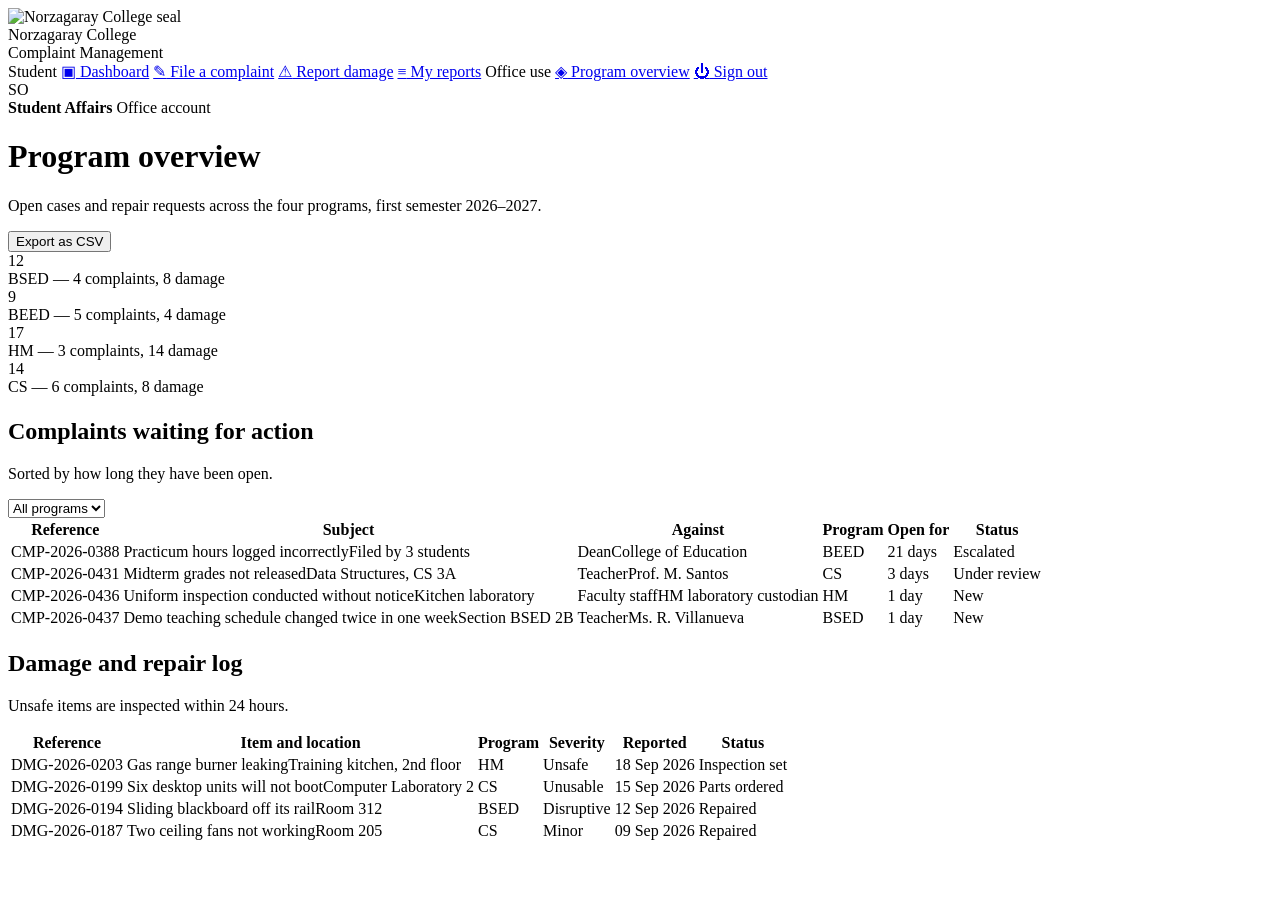
==== admin.html @ 949027fa "Add files via upload" ====
<!DOCTYPE html>
<html lang="en">
<head>
<meta charset="UTF-8">
<meta name="viewport" content="width=device-width, initial-scale=1">
<title>Program overview — Student Complaint Management System</title>
<link rel="icon" href="assets/logo.png">
<link rel="stylesheet" href="css/style.css">
</head>
<body>
<div class="campus-bg"></div>

<div class="shell">

  <aside class="rail">
    <div class="rail-brand">
      <img src="assets/logo.png" alt="Norzagaray College seal">
      <div>
        <div class="brand-name">Norzagaray College</div>
        <div class="brand-sub">Complaint Management</div>
      </div>
    </div>

    <nav class="nav">
      <span class="nav-label">Student</span>
      <a href="dashboard.html"><span class="ico">▣</span> Dashboard</a>
      <a href="complaint.html"><span class="ico">✎</span> File a complaint</a>
      <a href="damage.html"><span class="ico">⚠</span> Report damage</a>
      <a href="reports.html"><span class="ico">≡</span> My reports</a>
      <span class="nav-label">Office use</span>
      <a href="admin.html" class="on"><span class="ico">◈</span> Program overview</a>
      <a href="index.html"><span class="ico">⏻</span> Sign out</a>
    </nav>

    <div class="rail-user">
      <div class="avatar">SO</div>
      <div>
        <b>Student Affairs</b>
        <span>Office account</span>
      </div>
    </div>
  </aside>

  <main class="main">

    <div class="topbar">
      <div>
        <h1>Program overview</h1>
        <p>Open cases and repair requests across the four programs, first semester 2026–2027.</p>
      </div>
      <div class="topbar-actions">
        <button class="btn btn-soft" type="button">Export as CSV</button>
      </div>
    </div>

    <div class="grid g-4">
      <div class="stat">
        <div class="n">12</div>
        <div class="k">BSED — 4 complaints, 8 damage</div>
        <div class="bar"><i style="width:40%"></i></div>
      </div>
      <div class="stat">
        <div class="n">9</div>
        <div class="k">BEED — 5 complaints, 4 damage</div>
        <div class="bar"><i style="width:30%"></i></div>
      </div>
      <div class="stat">
        <div class="n">17</div>
        <div class="k">HM — 3 complaints, 14 damage</div>
        <div class="bar"><i class="gold" style="width:58%"></i></div>
      </div>
      <div class="stat">
        <div class="n">14</div>
        <div class="k">CS — 6 complaints, 8 damage</div>
        <div class="bar"><i style="width:47%"></i></div>
      </div>
    </div>

    <div class="card" style="margin-top:22px">
      <div class="card-head">
        <div>
          <h2>Complaints waiting for action</h2>
          <p>Sorted by how long they have been open.</p>
        </div>
        <label class="field" style="margin:0; min-width:180px">
          <select>
            <option>All programs</option>
            <option>BSED</option>
            <option>BEED</option>
            <option>HM</option>
            <option>CS</option>
          </select>
        </label>
      </div>

      <div class="table-wrap">
        <table>
          <thead>
            <tr>
              <th>Reference</th>
              <th>Subject</th>
              <th>Against</th>
              <th>Program</th>
              <th>Open for</th>
              <th>Status</th>
            </tr>
          </thead>
          <tbody>
            <tr>
              <td><span class="ref">CMP-2026-0388</span></td>
              <td>Practicum hours logged incorrectly<span class="sub">Filed by 3 students</span></td>
              <td>Dean<span class="sub">College of Education</span></td>
              <td><span class="chip">BEED</span></td>
              <td>21 days</td>
              <td><span class="pill urgent">Escalated</span></td>
            </tr>
            <tr>
              <td><span class="ref">CMP-2026-0431</span></td>
              <td>Midterm grades not released<span class="sub">Data Structures, CS 3A</span></td>
              <td>Teacher<span class="sub">Prof. M. Santos</span></td>
              <td><span class="chip">CS</span></td>
              <td>3 days</td>
              <td><span class="pill review">Under review</span></td>
            </tr>
            <tr>
              <td><span class="ref">CMP-2026-0436</span></td>
              <td>Uniform inspection conducted without notice<span class="sub">Kitchen laboratory</span></td>
              <td>Faculty staff<span class="sub">HM laboratory custodian</span></td>
              <td><span class="chip">HM</span></td>
              <td>1 day</td>
              <td><span class="pill new">New</span></td>
            </tr>
            <tr>
              <td><span class="ref">CMP-2026-0437</span></td>
              <td>Demo teaching schedule changed twice in one week<span class="sub">Section BSED 2B</span></td>
              <td>Teacher<span class="sub">Ms. R. Villanueva</span></td>
              <td><span class="chip">BSED</span></td>
              <td>1 day</td>
              <td><span class="pill new">New</span></td>
            </tr>
          </tbody>
        </table>
      </div>
    </div>

    <div class="card">
      <div class="card-head">
        <div>
          <h2>Damage and repair log</h2>
          <p>Unsafe items are inspected within 24 hours.</p>
        </div>
      </div>

      <div class="table-wrap">
        <table>
          <thead>
            <tr>
              <th>Reference</th>
              <th>Item and location</th>
              <th>Program</th>
              <th>Severity</th>
              <th>Reported</th>
              <th>Status</th>
            </tr>
          </thead>
          <tbody>
            <tr>
              <td><span class="ref">DMG-2026-0203</span></td>
              <td>Gas range burner leaking<span class="sub">Training kitchen, 2nd floor</span></td>
              <td><span class="chip">HM</span></td>
              <td><span class="pill urgent">Unsafe</span></td>
              <td>18 Sep 2026</td>
              <td><span class="pill review">Inspection set</span></td>
            </tr>
            <tr>
              <td><span class="ref">DMG-2026-0199</span></td>
              <td>Six desktop units will not boot<span class="sub">Computer Laboratory 2</span></td>
              <td><span class="chip">CS</span></td>
              <td><span class="pill review">Unusable</span></td>
              <td>15 Sep 2026</td>
              <td><span class="pill review">Parts ordered</span></td>
            </tr>
            <tr>
              <td><span class="ref">DMG-2026-0194</span></td>
              <td>Sliding blackboard off its rail<span class="sub">Room 312</span></td>
              <td><span class="chip">BSED</span></td>
              <td><span class="pill new">Disruptive</span></td>
              <td>12 Sep 2026</td>
              <td><span class="pill done">Repaired</span></td>
            </tr>
            <tr>
              <td><span class="ref">DMG-2026-0187</span></td>
              <td>Two ceiling fans not working<span class="sub">Room 205</span></td>
              <td><span class="chip">CS</span></td>
              <td><span class="pill new">Minor</span></td>
              <td>09 Sep 2026</td>
              <td><span class="pill done">Repaired</span></td>
            </tr>
          </tbody>
        </table>
      </div>
    </div>

  </main>
</div>
</body>
</html>
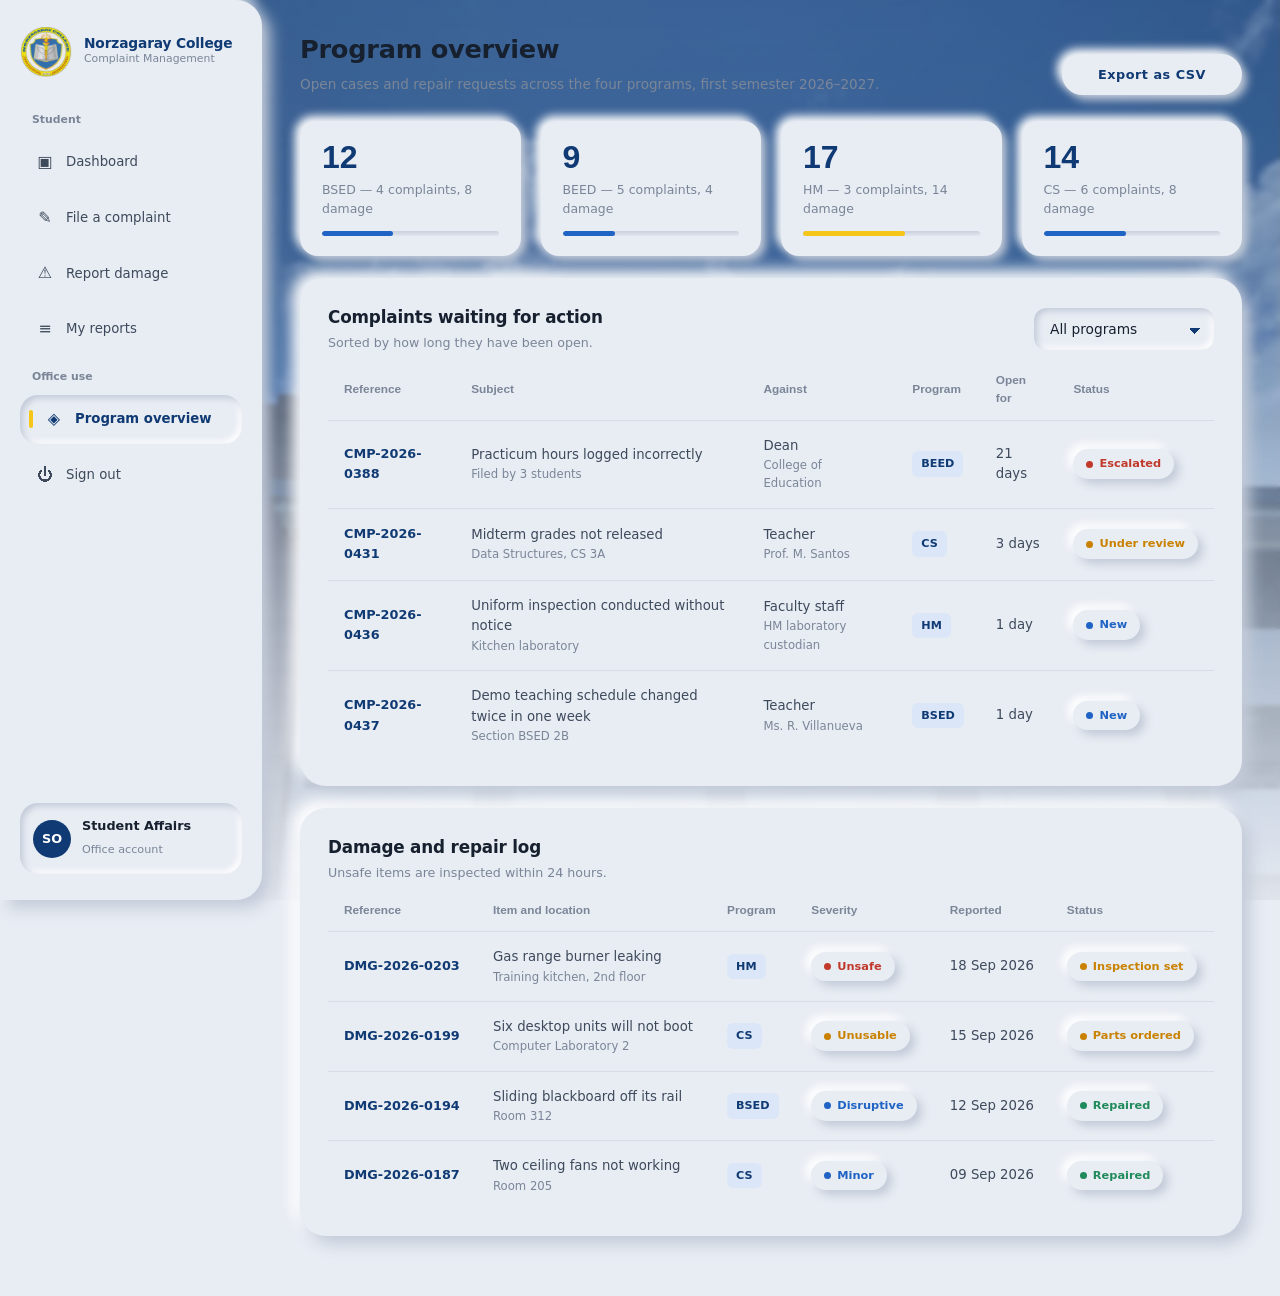
==== commit ac39296b: "Update links and image sources in admin.html" ====
--- a/admin.html
+++ b/admin.html
@@ -4,8 +4,8 @@
 <meta charset="UTF-8">
 <meta name="viewport" content="width=device-width, initial-scale=1">
 <title>Program overview — Student Complaint Management System</title>
-<link rel="icon" href="assets/logo.png">
-<link rel="stylesheet" href="css/style.css">
+<link rel="icon" href="logo.png">
+<link rel="stylesheet" href="style.css">
 </head>
 <body>
 <div class="campus-bg"></div>
@@ -14,7 +14,7 @@
 
   <aside class="rail">
     <div class="rail-brand">
-      <img src="assets/logo.png" alt="Norzagaray College seal">
+      <img src="logo.png" alt="Norzagaray College seal">
       <div>
         <div class="brand-name">Norzagaray College</div>
         <div class="brand-sub">Complaint Management</div>
--- a/style.css
+++ b/style.css
@@ -0,0 +1,712 @@
+/* ============================================================
+   Norzagaray College — Student Complaint Management System
+   Shared stylesheet
+   Look: soft neumorphic surfaces on the college's blue + gold
+   ============================================================ */
+
+@import url('https://fonts.googleapis.com/css2?family=Montserrat:wght@500;600;700;800&family=Inter:wght@400;500;600&display=swap');
+
+:root{
+  /* surfaces */
+  --base:      #e8ecf3;
+  --base-deep: #dfe4ed;
+  --shade:     #c2cad8;
+  --light:     #ffffff;
+
+  /* college colors */
+  --navy:  #0f3a73;
+  --blue:  #1f63c4;
+  --blue-soft: #dbe6f8;
+  --gold:  #f5c518;
+  --gold-deep: #d9a800;
+
+  /* text */
+  --ink:   #16202e;
+  --body:  #3d4a5c;
+  --muted: #7a8698;
+
+  /* states */
+  --ok:    #1f8a5b;
+  --warn:  #c98200;
+  --stop:  #c0392b;
+
+  /* shape */
+  --r-lg: 26px;
+  --r-md: 18px;
+  --r-sm: 12px;
+
+  --out: 8px 8px 16px var(--shade), -8px -8px 16px var(--light);
+  --out-sm: 5px 5px 10px var(--shade), -5px -5px 10px var(--light);
+  --in: inset 5px 5px 10px var(--shade), inset -5px -5px 10px var(--light);
+  --in-sm: inset 3px 3px 6px var(--shade), inset -3px -3px 6px var(--light);
+}
+
+*{ box-sizing:border-box; margin:0; padding:0; }
+
+html{ -webkit-text-size-adjust:100%; }
+
+body{
+  font-family:'Inter', system-ui, -apple-system, 'Segoe UI', sans-serif;
+  color:var(--body);
+  background:var(--base);
+  min-height:100vh;
+  line-height:1.55;
+}
+
+h1,h2,h3,h4,.brand-name,.btn,.tab{
+  font-family:'Montserrat', system-ui, sans-serif;
+  color:var(--ink);
+  letter-spacing:-.01em;
+}
+
+a{ color:var(--blue); text-decoration:none; }
+a:hover{ text-decoration:underline; }
+
+:focus-visible{
+  outline:3px solid var(--blue);
+  outline-offset:3px;
+  border-radius:6px;
+}
+
+/* ---------- the campus photo behind everything ---------- */
+.campus-bg{
+  position:fixed;
+  inset:0;
+  background:url('building.jpg') center 35% / cover no-repeat;
+  z-index:-2;
+}
+.campus-bg::after{
+  content:'';
+  position:absolute;
+  inset:0;
+  background:
+    linear-gradient(180deg, rgba(15,58,115,.55), rgba(15,58,115,.35) 45%, rgba(232,236,243,.94) 100%),
+    rgba(232,236,243,.28);
+  backdrop-filter:blur(2px);
+}
+
+/* ============================================================
+   1. SIGN IN / REGISTER
+   ============================================================ */
+
+.auth-page{
+  min-height:100vh;
+  display:flex;
+  flex-direction:column;
+  align-items:center;
+  justify-content:center;
+  padding:28px 18px 40px;
+  gap:22px;
+}
+
+.auth-crest{
+  display:flex;
+  align-items:center;
+  gap:14px;
+  padding:10px 22px 10px 12px;
+  background:rgba(232,236,243,.86);
+  border-radius:999px;
+  box-shadow:0 10px 30px rgba(9,29,59,.35);
+  backdrop-filter:blur(6px);
+}
+.auth-crest img{ width:52px; height:52px; object-fit:contain; }
+.auth-crest .brand-name{ font-size:1rem; font-weight:800; color:var(--navy); line-height:1.1; }
+.auth-crest .brand-sub{ font-size:.72rem; color:var(--body); }
+
+/* sliding card */
+.auth-card{
+  position:relative;
+  width:min(920px, 100%);
+  min-height:560px;
+  background:var(--base);
+  border-radius:var(--r-lg);
+  box-shadow:0 26px 60px rgba(8,26,54,.45), var(--out);
+  overflow:hidden;
+}
+
+.form-side{
+  position:absolute;
+  top:0;
+  height:100%;
+  width:50%;
+  display:flex;
+  align-items:center;
+  justify-content:center;
+  padding:44px 46px;
+  transition:transform .6s ease-in-out, opacity .45s ease-in-out;
+}
+.side-signin{ left:0; z-index:2; }
+.side-register{ left:0; opacity:0; z-index:1; }
+
+.auth-card.show-register .side-signin{ transform:translateX(100%); opacity:0; z-index:1; }
+.auth-card.show-register .side-register{ transform:translateX(100%); opacity:1; z-index:5; }
+
+/* the blue panel that slides */
+.slide-panel{
+  position:absolute;
+  top:0;
+  left:50%;
+  width:50%;
+  height:100%;
+  overflow:hidden;
+  z-index:100;
+  transition:transform .6s ease-in-out;
+}
+.auth-card.show-register .slide-panel{ transform:translateX(-100%); }
+
+.panel-inner{
+  position:relative;
+  width:200%;
+  height:100%;
+  left:-100%;
+  background:linear-gradient(150deg, var(--navy), var(--blue) 70%, #2a79dd);
+  transform:translateX(50%);
+  transition:transform .6s ease-in-out;
+}
+.auth-card.show-register .panel-inner{ transform:translateX(0); }
+
+.panel-face{
+  position:absolute;
+  top:0;
+  width:50%;
+  height:100%;
+  display:flex;
+  flex-direction:column;
+  align-items:center;
+  justify-content:center;
+  text-align:center;
+  padding:0 42px;
+  color:#fff;
+  transition:transform .6s ease-in-out;
+}
+.panel-left{ transform:translateX(-18%); }
+.auth-card.show-register .panel-left{ transform:translateX(0); }
+.panel-right{ right:0; transform:translateX(0); }
+.auth-card.show-register .panel-right{ transform:translateX(18%); }
+
+.panel-face img{
+  width:96px; height:96px; object-fit:contain;
+  margin-bottom:18px;
+  filter:drop-shadow(0 8px 18px rgba(0,0,0,.35));
+}
+.panel-face h2{ color:#fff; font-size:1.45rem; font-weight:800; }
+.panel-face p{ font-size:.87rem; color:#dbe6f8; max-width:30ch; margin:10px 0 22px; }
+
+.panel-rule{
+  width:54px; height:4px; border-radius:2px;
+  background:var(--gold);
+  margin:12px 0 0;
+}
+
+/* forms */
+.auth-form{ width:100%; max-width:330px; text-align:center; }
+.auth-form h1{ font-size:1.5rem; font-weight:800; }
+.auth-form .lede{ font-size:.82rem; color:var(--muted); margin:8px 0 20px; }
+
+.social-row{ display:flex; justify-content:center; gap:14px; margin-bottom:18px; }
+.social-dot{
+  width:42px; height:42px;
+  display:grid; place-items:center;
+  border-radius:50%;
+  background:var(--base);
+  box-shadow:var(--out-sm);
+  color:var(--navy);
+  font-weight:700;
+  font-size:.82rem;
+  transition:box-shadow .18s ease;
+}
+.social-dot:hover{ box-shadow:var(--in-sm); text-decoration:none; }
+
+.divider-note{
+  font-size:.68rem;
+  color:var(--muted);
+  letter-spacing:.06em;
+  margin-bottom:14px;
+}
+
+.field{ margin-bottom:13px; text-align:left; }
+.field > span{
+  display:block;
+  font-size:.73rem;
+  font-weight:600;
+  color:var(--muted);
+  margin:0 0 6px 8px;
+}
+
+input[type=text], input[type=email], input[type=password],
+input[type=date], input[type=tel], input[type=file],
+select, textarea{
+  width:100%;
+  border:none;
+  background:var(--base);
+  box-shadow:var(--in-sm);
+  border-radius:var(--r-sm);
+  padding:13px 16px;
+  font-family:inherit;
+  font-size:.86rem;
+  color:var(--ink);
+  transition:box-shadow .2s ease;
+}
+input::placeholder, textarea::placeholder{ color:#9aa5b5; }
+input:focus, select:focus, textarea:focus{
+  box-shadow:var(--in-sm), 0 0 0 2px var(--blue-soft);
+}
+textarea{ resize:vertical; min-height:120px; line-height:1.6; }
+select{ appearance:none; cursor:pointer;
+  background-image:linear-gradient(45deg,transparent 50%,var(--navy) 50%),linear-gradient(135deg,var(--navy) 50%,transparent 50%);
+  background-position:calc(100% - 19px) 55%, calc(100% - 13px) 55%;
+  background-size:6px 6px, 6px 6px;
+  background-repeat:no-repeat;
+}
+
+.forgot{ display:block; font-size:.74rem; color:var(--muted); margin:2px 0 18px; }
+
+/* buttons */
+.btn{
+  display:inline-flex;
+  align-items:center;
+  justify-content:center;
+  gap:8px;
+  border:none;
+  cursor:pointer;
+  font-size:.8rem;
+  font-weight:700;
+  letter-spacing:.04em;
+  padding:13px 36px;
+  border-radius:999px;
+  background:var(--navy);
+  color:#fff;
+  box-shadow:6px 6px 14px var(--shade), -6px -6px 14px var(--light);
+  transition:transform .15s ease, box-shadow .2s ease, background .2s ease;
+}
+.btn:hover{ background:var(--blue); text-decoration:none; }
+.btn:active{ transform:translateY(1px); box-shadow:var(--in-sm); }
+.btn-ghost{
+  background:transparent;
+  color:#fff;
+  border:2px solid rgba(255,255,255,.75);
+  box-shadow:none;
+}
+.btn-ghost:hover{ background:rgba(255,255,255,.14); }
+.btn-soft{
+  background:var(--base);
+  color:var(--navy);
+  box-shadow:var(--out-sm);
+}
+.btn-soft:hover{ background:var(--base); box-shadow:var(--in-sm); }
+.btn-gold{ background:var(--gold); color:#3a2c00; }
+.btn-gold:hover{ background:var(--gold-deep); }
+.btn-wide{ width:100%; }
+
+/* mobile tabs for the auth card */
+.auth-tabs{ display:none; }
+
+.auth-foot{
+  font-size:.74rem;
+  color:#eef3fb;
+  text-shadow:0 1px 6px rgba(6,20,43,.6);
+  text-align:center;
+}
+
+/* ============================================================
+   2. APP SHELL (dashboard, forms, tables)
+   ============================================================ */
+
+.shell{
+  display:grid;
+  grid-template-columns:262px 1fr;
+  min-height:100vh;
+}
+
+.rail{
+  background:var(--base);
+  box-shadow:var(--out);
+  border-radius:0 var(--r-lg) var(--r-lg) 0;
+  padding:26px 20px;
+  display:flex;
+  flex-direction:column;
+  gap:26px;
+  position:sticky;
+  top:0;
+  height:100vh;
+  overflow-y:auto;
+}
+
+.rail-brand{ display:flex; align-items:center; gap:12px; }
+.rail-brand img{ width:52px; height:52px; object-fit:contain; }
+.rail-brand .brand-name{ font-size:.86rem; font-weight:800; color:var(--navy); line-height:1.15; }
+.rail-brand .brand-sub{ font-size:.68rem; color:var(--muted); }
+
+.nav{ display:flex; flex-direction:column; gap:7px; }
+.nav-label{
+  font-size:.68rem;
+  font-weight:600;
+  color:var(--muted);
+  margin:8px 0 2px 12px;
+}
+.nav a{
+  display:flex;
+  align-items:center;
+  gap:11px;
+  padding:12px 15px;
+  border-radius:var(--r-md);
+  font-size:.83rem;
+  font-weight:500;
+  color:var(--body);
+  transition:box-shadow .2s ease, color .2s ease;
+}
+.nav a:hover{ box-shadow:var(--out-sm); text-decoration:none; color:var(--navy); }
+.nav a.on{
+  box-shadow:var(--in-sm);
+  color:var(--navy);
+  font-weight:700;
+}
+.nav a.on::before{
+  content:'';
+  width:4px; height:18px;
+  border-radius:2px;
+  background:var(--gold);
+  margin-left:-6px;
+}
+.nav .ico{ width:20px; text-align:center; font-size:1rem; }
+
+.rail-user{
+  margin-top:auto;
+  display:flex;
+  align-items:center;
+  gap:11px;
+  padding:13px;
+  border-radius:var(--r-md);
+  box-shadow:var(--in-sm);
+}
+.avatar{
+  width:38px; height:38px;
+  border-radius:50%;
+  display:grid; place-items:center;
+  background:var(--navy);
+  color:#fff;
+  font-weight:700;
+  font-size:.8rem;
+  flex:none;
+}
+.rail-user b{ display:block; font-size:.8rem; color:var(--ink); }
+.rail-user span{ font-size:.7rem; color:var(--muted); }
+
+.main{ padding:30px 38px 60px; }
+
+.topbar{
+  display:flex;
+  align-items:flex-end;
+  justify-content:space-between;
+  gap:20px;
+  flex-wrap:wrap;
+  margin-bottom:26px;
+}
+.topbar h1{ font-size:1.6rem; font-weight:800; }
+.topbar p{ font-size:.85rem; color:var(--muted); margin-top:4px; }
+.topbar-actions{ display:flex; gap:10px; flex-wrap:wrap; }
+
+/* cards & grids */
+.card{
+  background:var(--base);
+  border-radius:var(--r-lg);
+  box-shadow:var(--out);
+  padding:26px 28px;
+}
+.card + .card{ margin-top:22px; }
+.card h2{ font-size:1.05rem; font-weight:700; }
+.card h3{ font-size:.92rem; font-weight:700; }
+.card-head{
+  display:flex;
+  align-items:center;
+  justify-content:space-between;
+  gap:14px;
+  flex-wrap:wrap;
+  margin-bottom:18px;
+}
+.card-head p{ font-size:.79rem; color:var(--muted); margin-top:3px; }
+
+.grid{ display:grid; gap:20px; }
+.g-4{ grid-template-columns:repeat(4, 1fr); }
+.g-3{ grid-template-columns:repeat(3, 1fr); }
+.g-2{ grid-template-columns:repeat(2, 1fr); }
+
+/* stat tiles */
+.stat{
+  background:var(--base);
+  border-radius:var(--r-md);
+  box-shadow:var(--out-sm);
+  padding:20px 22px;
+}
+.stat .n{
+  font-family:'Montserrat',sans-serif;
+  font-size:2rem;
+  font-weight:800;
+  color:var(--navy);
+  line-height:1;
+}
+.stat .k{ font-size:.78rem; color:var(--muted); margin-top:7px; }
+.stat .bar{
+  height:5px;
+  border-radius:3px;
+  background:var(--base-deep);
+  box-shadow:var(--in-sm);
+  margin-top:13px;
+  overflow:hidden;
+}
+.stat .bar i{ display:block; height:100%; border-radius:3px; background:var(--blue); }
+.stat .bar i.gold{ background:var(--gold); }
+.stat .bar i.ok{ background:var(--ok); }
+.stat .bar i.stop{ background:var(--stop); }
+
+/* choice tiles — program / who the complaint is about */
+.choice-grid{ display:grid; gap:14px; }
+.choice-grid.c4{ grid-template-columns:repeat(4,1fr); }
+.choice-grid.c3{ grid-template-columns:repeat(3,1fr); }
+
+.choice input{ position:absolute; opacity:0; width:0; height:0; }
+.choice{ display:block; cursor:pointer; }
+.choice .box{
+  border-radius:var(--r-md);
+  box-shadow:var(--out-sm);
+  padding:17px 18px;
+  transition:box-shadow .2s ease;
+  height:100%;
+}
+.choice .box b{
+  display:block;
+  font-family:'Montserrat',sans-serif;
+  font-size:.92rem;
+  color:var(--ink);
+}
+.choice .box small{ display:block; font-size:.72rem; color:var(--muted); margin-top:4px; line-height:1.45; }
+.choice .box .tag{
+  display:inline-block;
+  font-size:.66rem;
+  font-weight:600;
+  color:var(--navy);
+  background:var(--blue-soft);
+  border-radius:99px;
+  padding:3px 9px;
+  margin-bottom:9px;
+}
+.choice:hover .box{ box-shadow:var(--in-sm); }
+.choice input:checked + .box{
+  box-shadow:var(--in);
+  background:linear-gradient(145deg, #e3eaf6, #eef2f8);
+}
+.choice input:checked + .box b{ color:var(--navy); }
+.choice input:checked + .box .tag{ background:var(--navy); color:#fff; }
+.choice input:focus-visible + .box{ outline:3px solid var(--blue); outline-offset:3px; }
+
+/* form layout */
+.form-grid{ display:grid; gap:16px; grid-template-columns:repeat(2,1fr); }
+.form-grid .span-2{ grid-column:1 / -1; }
+.form-note{ font-size:.73rem; color:var(--muted); margin-top:6px; }
+.form-actions{
+  display:flex;
+  gap:12px;
+  flex-wrap:wrap;
+  justify-content:flex-end;
+  margin-top:24px;
+  padding-top:22px;
+  border-top:1px solid #d5dbe6;
+}
+
+.switch-row{
+  display:flex;
+  align-items:center;
+  gap:13px;
+  padding:14px 16px;
+  border-radius:var(--r-md);
+  box-shadow:var(--in-sm);
+}
+.switch-row b{ font-size:.83rem; color:var(--ink); display:block; }
+.switch-row small{ font-size:.72rem; color:var(--muted); }
+.switch input{ position:absolute; opacity:0; }
+.switch{ flex:none; }
+.switch .track{
+  display:block;
+  width:50px; height:28px;
+  border-radius:99px;
+  background:var(--base);
+  box-shadow:var(--in-sm);
+  position:relative;
+  cursor:pointer;
+}
+.switch .track::after{
+  content:'';
+  position:absolute;
+  top:4px; left:4px;
+  width:20px; height:20px;
+  border-radius:50%;
+  background:var(--base);
+  box-shadow:var(--out-sm);
+  transition:transform .22s ease, background .22s ease;
+}
+.switch input:checked + .track::after{ transform:translateX(22px); background:var(--gold); }
+
+/* severity scale */
+.scale{ display:flex; gap:10px; flex-wrap:wrap; }
+.scale .choice{ flex:1 1 130px; }
+
+/* tables */
+.table-wrap{ overflow-x:auto; border-radius:var(--r-md); }
+table{ width:100%; border-collapse:collapse; min-width:680px; }
+th{
+  text-align:left;
+  font-family:'Montserrat',sans-serif;
+  font-size:.74rem;
+  font-weight:700;
+  color:var(--muted);
+  padding:0 16px 12px;
+}
+td{
+  padding:15px 16px;
+  font-size:.83rem;
+  border-top:1px solid #d7dde7;
+  vertical-align:middle;
+}
+tbody tr:hover td{ background:rgba(255,255,255,.5); }
+td .ref{ font-weight:700; color:var(--navy); font-size:.8rem; }
+td .sub{ display:block; font-size:.73rem; color:var(--muted); }
+
+.pill{
+  display:inline-flex;
+  align-items:center;
+  gap:6px;
+  font-size:.71rem;
+  font-weight:600;
+  padding:6px 13px;
+  border-radius:99px;
+  box-shadow:var(--out-sm);
+  white-space:nowrap;
+}
+.pill::before{ content:''; width:7px; height:7px; border-radius:50%; background:currentColor; }
+.pill.new{ color:var(--blue); }
+.pill.review{ color:var(--warn); }
+.pill.done{ color:var(--ok); }
+.pill.urgent{ color:var(--stop); }
+
+.chip{
+  display:inline-block;
+  font-size:.7rem;
+  font-weight:600;
+  color:var(--navy);
+  background:var(--blue-soft);
+  border-radius:6px;
+  padding:4px 9px;
+}
+
+/* timeline */
+.track-list{ display:flex; flex-direction:column; gap:0; }
+.track-item{
+  display:grid;
+  grid-template-columns:34px 1fr;
+  gap:16px;
+  padding-bottom:22px;
+  position:relative;
+}
+.track-item:not(:last-child)::before{
+  content:'';
+  position:absolute;
+  left:16px; top:34px; bottom:0;
+  width:2px;
+  background:#d2d9e5;
+}
+.track-dot{
+  width:34px; height:34px;
+  border-radius:50%;
+  display:grid; place-items:center;
+  background:var(--base);
+  box-shadow:var(--out-sm);
+  font-size:.8rem;
+  color:var(--navy);
+  z-index:1;
+}
+.track-dot.done{ background:var(--navy); color:#fff; box-shadow:var(--out-sm); }
+.track-item b{ font-size:.85rem; color:var(--ink); }
+.track-item p{ font-size:.78rem; color:var(--muted); margin-top:3px; }
+
+/* small helpers */
+.muted{ color:var(--muted); font-size:.8rem; }
+.empty{
+  text-align:center;
+  padding:40px 20px;
+  border-radius:var(--r-md);
+  box-shadow:var(--in-sm);
+}
+.empty b{ display:block; font-family:'Montserrat',sans-serif; color:var(--ink); margin-bottom:6px; }
+
+/* ============================================================
+   3. RESPONSIVE
+   ============================================================ */
+
+@media (max-width: 1100px){
+  .g-4{ grid-template-columns:repeat(2,1fr); }
+  .choice-grid.c4{ grid-template-columns:repeat(2,1fr); }
+}
+
+@media (max-width: 900px){
+  /* auth becomes a single stacked card with tabs */
+  .auth-card{ min-height:0; }
+  .slide-panel{ display:none; }
+  .form-side{
+    position:static;
+    width:100%;
+    padding:30px 26px 34px;
+    transform:none !important;
+  }
+  .side-register{ display:none; opacity:1; }
+  .auth-card.show-register .side-signin{ display:none; }
+  .auth-card.show-register .side-register{ display:flex; }
+
+  .auth-tabs{
+    display:flex;
+    gap:8px;
+    padding:14px 14px 0;
+  }
+  .tab{
+    flex:1;
+    border:none;
+    cursor:pointer;
+    font-size:.78rem;
+    font-weight:700;
+    padding:12px;
+    border-radius:var(--r-md);
+    background:var(--base);
+    color:var(--muted);
+    box-shadow:var(--out-sm);
+  }
+  .tab.on{ box-shadow:var(--in-sm); color:var(--navy); }
+
+  .shell{ grid-template-columns:1fr; }
+  .rail{
+    position:static;
+    height:auto;
+    border-radius:0 0 var(--r-lg) var(--r-lg);
+    flex-direction:row;
+    flex-wrap:wrap;
+    align-items:center;
+    gap:14px;
+    padding:16px;
+  }
+  .nav{ flex-direction:row; flex-wrap:wrap; flex:1 1 100%; }
+  .nav-label{ display:none; }
+  .rail-user{ margin:0; }
+  .main{ padding:24px 18px 50px; }
+}
+
+@media (max-width: 680px){
+  .g-4,.g-3,.g-2,.form-grid,
+  .choice-grid.c4,.choice-grid.c3{ grid-template-columns:1fr; }
+  .topbar h1{ font-size:1.3rem; }
+  .card{ padding:20px 18px; }
+}
+
+@media (prefers-reduced-motion: reduce){
+  *,*::before,*::after{
+    transition-duration:.01ms !important;
+    animation-duration:.01ms !important;
+  }
+}
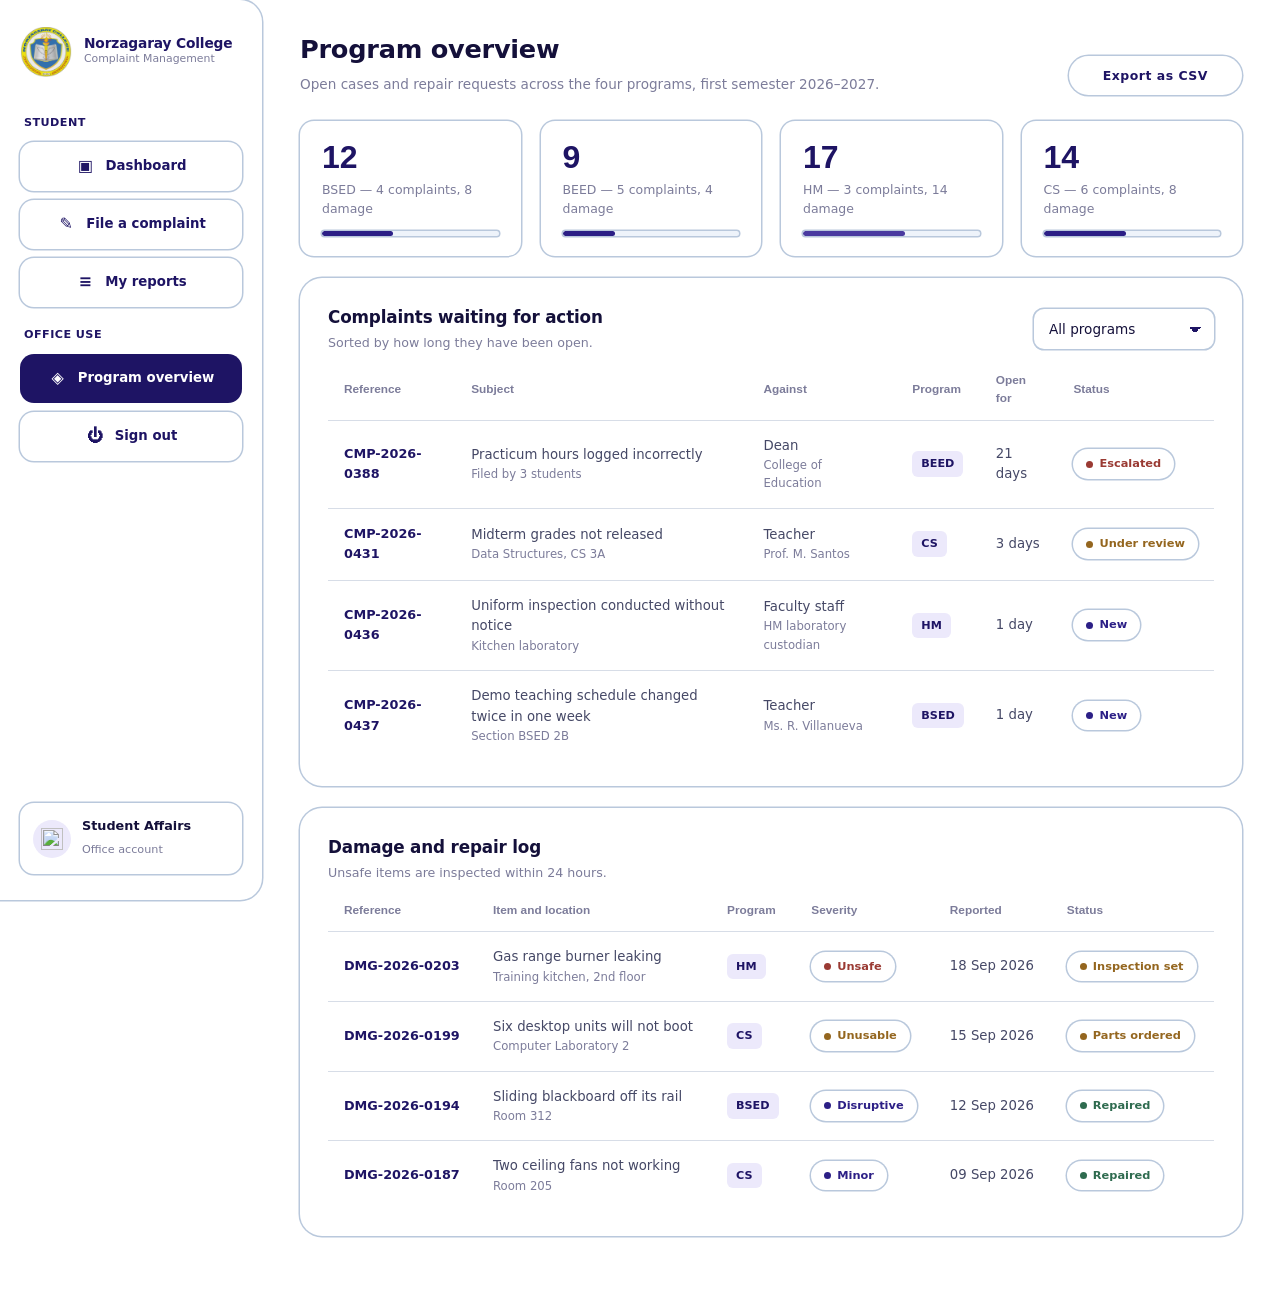
==== commit 045e1798: "Remove 'Report damage' link and update avatar" ====
--- a/admin.html
+++ b/admin.html
@@ -8,7 +8,6 @@
 <link rel="stylesheet" href="style.css">
 </head>
 <body>
-<div class="campus-bg"></div>
 
 <div class="shell">
 
@@ -25,7 +24,6 @@
       <span class="nav-label">Student</span>
       <a href="dashboard.html"><span class="ico">▣</span> Dashboard</a>
       <a href="complaint.html"><span class="ico">✎</span> File a complaint</a>
-      <a href="damage.html"><span class="ico">⚠</span> Report damage</a>
       <a href="reports.html"><span class="ico">≡</span> My reports</a>
       <span class="nav-label">Office use</span>
       <a href="admin.html" class="on"><span class="ico">◈</span> Program overview</a>
@@ -33,7 +31,7 @@
     </nav>
 
     <div class="rail-user">
-      <div class="avatar">SO</div>
+      <div class="avatar"><img src="avatar.png" alt=""></div>
       <div>
         <b>Student Affairs</b>
         <span>Office account</span>
--- a/style.css
+++ b/style.css
@@ -7,43 +7,53 @@
 @import url('https://fonts.googleapis.com/css2?family=Montserrat:wght@500;600;700;800&family=Inter:wght@400;500;600&display=swap');
 
 :root{
-  /* surfaces */
-  --base:      #e8ecf3;
-  --base-deep: #dfe4ed;
-  --shade:     #c2cad8;
+  /* surfaces — flat white, used by the dashboard/app pages */
+  --base:      #ffffff;
+  --base-deep: #eef3fa;
+  --shade:     #b9c8dc;
   --light:     #ffffff;
 
-  /* college colors */
-  --navy:  #0f3a73;
-  --blue:  #1f63c4;
-  --blue-soft: #dbe6f8;
-  --gold:  #f5c518;
-  --gold-deep: #d9a800;
+  /* deep navy-indigo accent (matches the college seal/panel color) */
+  --navy:  #1e1464;
+  --blue:  #2c1f86;
+  --blue-soft: #ece9fb;
+  --gold:  #4a3aa0;
+  --gold-deep: #1e1464;
 
   /* text */
-  --ink:   #16202e;
-  --body:  #3d4a5c;
-  --muted: #7a8698;
-
-  /* states */
-  --ok:    #1f8a5b;
-  --warn:  #c98200;
-  --stop:  #c0392b;
+  --ink:   #14103a;
+  --body:  #454866;
+  --muted: #7c7c9a;
+
+  /* states — kept muted so status pills stay readable */
+  --ok:    #2e6b4f;
+  --warn:  #94661f;
+  --stop:  #9a3a33;
 
   /* shape */
-  --r-lg: 26px;
-  --r-md: 18px;
-  --r-sm: 12px;
-
-  --out: 8px 8px 16px var(--shade), -8px -8px 16px var(--light);
-  --out-sm: 5px 5px 10px var(--shade), -5px -5px 10px var(--light);
-  --in: inset 5px 5px 10px var(--shade), inset -5px -5px 10px var(--light);
-  --in-sm: inset 3px 3px 6px var(--shade), inset -3px -3px 6px var(--light);
+  --r-lg: 22px;
+  --r-md: 14px;
+  --r-sm: 10px;
+
+  /* flat — thin outline only, no blur, no glow. Used by the dashboard/app pages. */
+  --out: 0 0 0 1.5px var(--shade);
+  --out-sm: 0 0 0 1.5px var(--shade);
+  --in: 0 0 0 1.5px var(--shade);
+  --in-sm: 0 0 0 1.5px var(--shade);
+
+  /* soft neumorphic shadows — reserved for the sign in / register screen only */
+  --nm-bg:   #eceaf6;
+  --nm-shade: rgba(30,20,100,.22);
+  --nm-light: rgba(255,255,255,.9);
+  --nm-out: 8px 8px 18px var(--nm-shade), -8px -8px 18px var(--nm-light);
+  --nm-out-sm: 5px 5px 11px var(--nm-shade), -5px -5px 11px var(--nm-light);
+  --nm-in: inset 5px 5px 10px var(--nm-shade), inset -5px -5px 10px var(--nm-light);
+  --nm-in-sm: inset 3px 3px 7px var(--nm-shade), inset -3px -3px 7px var(--nm-light);
 }
 
 *{ box-sizing:border-box; margin:0; padding:0; }
 
-html{ -webkit-text-size-adjust:100%; }
+html{ -webkit-text-size-adjust:100%; overflow-x:hidden; }
 
 body{
   font-family:'Inter', system-ui, -apple-system, 'Segoe UI', sans-serif;
@@ -73,6 +83,7 @@
   position:fixed;
   inset:0;
   background:url('building.jpg') center 35% / cover no-repeat;
+  filter:grayscale(45%) brightness(.5);
   z-index:-2;
 }
 .campus-bg::after{
@@ -80,8 +91,7 @@
   position:absolute;
   inset:0;
   background:
-    linear-gradient(180deg, rgba(15,58,115,.55), rgba(15,58,115,.35) 45%, rgba(232,236,243,.94) 100%),
-    rgba(232,236,243,.28);
+    linear-gradient(180deg, rgba(21,38,64,.5), rgba(21,38,64,.55) 40%, rgba(255,255,255,.97) 100%);
   backdrop-filter:blur(2px);
 }
 
@@ -92,35 +102,64 @@
 .auth-page{
   min-height:100vh;
   display:flex;
-  flex-direction:column;
   align-items:center;
   justify-content:center;
-  padding:28px 18px 40px;
-  gap:22px;
-}
-
-.auth-crest{
-  display:flex;
-  align-items:center;
-  gap:14px;
-  padding:10px 22px 10px 12px;
-  background:rgba(232,236,243,.86);
-  border-radius:999px;
-  box-shadow:0 10px 30px rgba(9,29,59,.35);
-  backdrop-filter:blur(6px);
-}
-.auth-crest img{ width:52px; height:52px; object-fit:contain; }
-.auth-crest .brand-name{ font-size:1rem; font-weight:800; color:var(--navy); line-height:1.1; }
-.auth-crest .brand-sub{ font-size:.72rem; color:var(--body); }
-
-/* sliding card */
+  padding:28px 18px;
+  background:var(--nm-bg);
+}
+
+/* the whole card: photo panel + form panels, as one row */
 .auth-card{
   position:relative;
-  width:min(920px, 100%);
+  display:flex;
+  width:min(1000px, 94vw);
   min-height:560px;
-  background:var(--base);
+  background:var(--nm-bg);
   border-radius:var(--r-lg);
-  box-shadow:0 26px 60px rgba(8,26,54,.45), var(--out);
+  box-shadow:var(--nm-out);
+  overflow:hidden;
+}
+
+/* ---- left: campus photo panel ---- */
+.auth-photo{
+  position:relative;
+  flex:0 0 38%;
+  background:url('building.jpg') center 35% / cover no-repeat;
+  display:flex;
+  flex-direction:column;
+  align-items:center;
+  justify-content:center;
+  text-align:center;
+  padding:30px;
+}
+.auth-photo::after{
+  content:'';
+  position:absolute;
+  inset:0;
+  background:linear-gradient(180deg, rgba(20,13,70,.55), rgba(20,13,70,.8) 70%, rgba(14,9,55,.92) 100%);
+}
+.auth-photo .seal{
+  position:relative;
+  width:110px; height:110px;
+  object-fit:contain;
+  margin-bottom:18px;
+  filter:drop-shadow(0 6px 14px rgba(0,0,0,.4));
+}
+.auth-photo h2{
+  position:relative;
+  color:#fff;
+  font-size:1.5rem;
+  font-weight:800;
+  letter-spacing:.02em;
+  line-height:1.25;
+}
+
+.auth-card.show-register .auth-photo{ display:none; }
+
+/* ---- right: the two swappable panels ---- */
+.auth-right{
+  position:relative;
+  flex:1;
   overflow:hidden;
 }
 
@@ -128,11 +167,12 @@
   position:absolute;
   top:0;
   height:100%;
-  width:50%;
+  width:62%;
   display:flex;
   align-items:center;
   justify-content:center;
-  padding:44px 46px;
+  padding:44px 42px;
+  background:var(--base-deep);
   transition:transform .6s ease-in-out, opacity .45s ease-in-out;
 }
 .side-signin{ left:0; z-index:2; }
@@ -141,96 +181,107 @@
 .auth-card.show-register .side-signin{ transform:translateX(100%); opacity:0; z-index:1; }
 .auth-card.show-register .side-register{ transform:translateX(100%); opacity:1; z-index:5; }
 
-/* the blue panel that slides */
+/* the panel that slides across to reveal the other side */
 .slide-panel{
   position:absolute;
   top:0;
-  left:50%;
-  width:50%;
+  left:62%;
+  width:38%;
   height:100%;
   overflow:hidden;
-  z-index:100;
+  z-index:10;
+  background:linear-gradient(150deg, var(--navy), var(--blue) 85%);
   transition:transform .6s ease-in-out;
 }
-.auth-card.show-register .slide-panel{ transform:translateX(-100%); }
-
-.panel-inner{
-  position:relative;
-  width:200%;
-  height:100%;
-  left:-100%;
-  background:linear-gradient(150deg, var(--navy), var(--blue) 70%, #2a79dd);
-  transform:translateX(50%);
-  transition:transform .6s ease-in-out;
-}
-.auth-card.show-register .panel-inner{ transform:translateX(0); }
+.auth-card.show-register .slide-panel{ transform:translateX(-163%); }
 
 .panel-face{
   position:absolute;
-  top:0;
-  width:50%;
-  height:100%;
+  inset:0;
   display:flex;
   flex-direction:column;
   align-items:center;
   justify-content:center;
   text-align:center;
-  padding:0 42px;
+  padding:0 30px;
   color:#fff;
-  transition:transform .6s ease-in-out;
-}
-.panel-left{ transform:translateX(-18%); }
-.auth-card.show-register .panel-left{ transform:translateX(0); }
-.panel-right{ right:0; transform:translateX(0); }
-.auth-card.show-register .panel-right{ transform:translateX(18%); }
-
-.panel-face img{
-  width:96px; height:96px; object-fit:contain;
-  margin-bottom:18px;
-  filter:drop-shadow(0 8px 18px rgba(0,0,0,.35));
-}
-.panel-face h2{ color:#fff; font-size:1.45rem; font-weight:800; }
-.panel-face p{ font-size:.87rem; color:#dbe6f8; max-width:30ch; margin:10px 0 22px; }
-
-.panel-rule{
-  width:54px; height:4px; border-radius:2px;
-  background:var(--gold);
-  margin:12px 0 0;
-}
+  opacity:0;
+  transition:opacity .35s ease .1s;
+}
+.panel-left{ opacity:1; }
+.auth-card.show-register .panel-left{ opacity:0; }
+.auth-card.show-register .panel-right{ opacity:1; }
+
+.panel-face h2{ color:#fff; font-size:1.35rem; font-weight:800; }
+.panel-face p{ font-size:.83rem; color:#e2defb; max-width:26ch; margin:10px 0 20px; }
 
 /* forms */
-.auth-form{ width:100%; max-width:330px; text-align:center; }
-.auth-form h1{ font-size:1.5rem; font-weight:800; }
-.auth-form .lede{ font-size:.82rem; color:var(--muted); margin:8px 0 20px; }
-
-.social-row{ display:flex; justify-content:center; gap:14px; margin-bottom:18px; }
+.auth-form{ width:100%; max-width:300px; text-align:center; }
+.auth-form .crest-mark{
+  width:52px; height:52px;
+  object-fit:contain;
+  margin:0 auto 12px;
+  display:block;
+}
+.avatar-badge{
+  width:64px; height:64px;
+  display:flex;
+  align-items:center;
+  justify-content:center;
+  margin:0 auto 14px;
+  border-radius:50%;
+  background:var(--base);
+  box-shadow:var(--nm-out-sm);
+}
+.avatar-badge img{ width:34px; height:34px; object-fit:contain; }
+.auth-form h1{ font-size:1.25rem; font-weight:800; }
+.auth-form .lede{ font-size:.78rem; color:var(--muted); margin:6px 0 18px; }
+
+.social-row{ display:flex; justify-content:center; gap:14px; margin-bottom:16px; }
 .social-dot{
-  width:42px; height:42px;
+  width:40px; height:40px;
   display:grid; place-items:center;
   border-radius:50%;
-  background:var(--base);
-  box-shadow:var(--out-sm);
+  background:var(--base-deep);
+  box-shadow:var(--nm-out-sm);
   color:var(--navy);
-  font-weight:700;
-  font-size:.82rem;
-  transition:box-shadow .18s ease;
-}
-.social-dot:hover{ box-shadow:var(--in-sm); text-decoration:none; }
+  font-size:.9rem;
+  transition:box-shadow .18s ease, color .18s ease;
+}
+.social-dot:hover{ box-shadow:var(--nm-in-sm); text-decoration:none; color:var(--blue); }
 
 .divider-note{
-  font-size:.68rem;
+  font-size:.66rem;
   color:var(--muted);
-  letter-spacing:.06em;
+  letter-spacing:.05em;
   margin-bottom:14px;
 }
 
-.field{ margin-bottom:13px; text-align:left; }
+.field{ margin-bottom:12px; text-align:left; }
 .field > span{
   display:block;
-  font-size:.73rem;
+  font-size:.72rem;
   font-weight:600;
   color:var(--muted);
   margin:0 0 6px 8px;
+}
+
+.auth-form input[type=text], .auth-form input[type=email], .auth-form input[type=password]{
+  width:100%;
+  border:none;
+  background:var(--base-deep);
+  box-shadow:var(--nm-in-sm);
+  border-radius:var(--r-sm);
+  padding:12px 15px;
+  font-family:inherit;
+  font-size:.85rem;
+  color:var(--ink);
+  transition:box-shadow .2s ease;
+}
+.auth-form input::placeholder{ color:#9a9ab8; }
+.auth-form input:focus{
+  box-shadow:var(--nm-in-sm), 0 0 0 2px var(--blue-soft);
+  outline:none;
 }
 
 input[type=text], input[type=email], input[type=password],
@@ -241,13 +292,13 @@
   background:var(--base);
   box-shadow:var(--in-sm);
   border-radius:var(--r-sm);
-  padding:13px 16px;
+  padding:12px 15px;
   font-family:inherit;
-  font-size:.86rem;
+  font-size:.85rem;
   color:var(--ink);
   transition:box-shadow .2s ease;
 }
-input::placeholder, textarea::placeholder{ color:#9aa5b5; }
+input::placeholder, textarea::placeholder{ color:#9aa8b8; }
 input:focus, select:focus, textarea:focus{
   box-shadow:var(--in-sm), 0 0 0 2px var(--blue-soft);
 }
@@ -259,7 +310,7 @@
   background-repeat:no-repeat;
 }
 
-.forgot{ display:block; font-size:.74rem; color:var(--muted); margin:2px 0 18px; }
+.forgot{ display:block; font-size:.73rem; color:var(--muted); margin:2px 0 16px; }
 
 /* buttons */
 .btn{
@@ -269,22 +320,24 @@
   gap:8px;
   border:none;
   cursor:pointer;
-  font-size:.8rem;
+  font-size:.78rem;
   font-weight:700;
   letter-spacing:.04em;
-  padding:13px 36px;
+  padding:12px 34px;
   border-radius:999px;
   background:var(--navy);
   color:#fff;
-  box-shadow:6px 6px 14px var(--shade), -6px -6px 14px var(--light);
+  box-shadow:var(--out-sm);
   transition:transform .15s ease, box-shadow .2s ease, background .2s ease;
 }
 .btn:hover{ background:var(--blue); text-decoration:none; }
 .btn:active{ transform:translateY(1px); box-shadow:var(--in-sm); }
+.auth-form .btn{ box-shadow:var(--nm-out-sm); }
+.auth-form .btn:active{ box-shadow:var(--nm-in-sm); }
 .btn-ghost{
   background:transparent;
   color:#fff;
-  border:2px solid rgba(255,255,255,.75);
+  border:2px solid rgba(255,255,255,.7);
   box-shadow:none;
 }
 .btn-ghost:hover{ background:rgba(255,255,255,.14); }
@@ -294,18 +347,31 @@
   box-shadow:var(--out-sm);
 }
 .btn-soft:hover{ background:var(--base); box-shadow:var(--in-sm); }
-.btn-gold{ background:var(--gold); color:#3a2c00; }
+.btn-gold{ background:var(--gold); color:#fff; }
 .btn-gold:hover{ background:var(--gold-deep); }
 .btn-wide{ width:100%; }
 
-/* mobile tabs for the auth card */
+/* tabs — used on narrow screens instead of the sliding panel */
 .auth-tabs{ display:none; }
+.tab{
+  flex:1;
+  border:none;
+  cursor:pointer;
+  font-size:.78rem;
+  font-weight:700;
+  padding:12px;
+  border-radius:var(--r-md);
+  background:var(--base-deep);
+  color:var(--muted);
+  box-shadow:var(--nm-out-sm);
+}
+.tab.on{ box-shadow:var(--nm-in-sm); color:var(--ink); }
 
 .auth-foot{
-  font-size:.74rem;
-  color:#eef3fb;
-  text-shadow:0 1px 6px rgba(6,20,43,.6);
+  font-size:.73rem;
+  color:var(--muted);
   text-align:center;
+  margin-top:16px;
 }
 
 /* ============================================================
@@ -337,36 +403,34 @@
 .rail-brand .brand-name{ font-size:.86rem; font-weight:800; color:var(--navy); line-height:1.15; }
 .rail-brand .brand-sub{ font-size:.68rem; color:var(--muted); }
 
-.nav{ display:flex; flex-direction:column; gap:7px; }
+.nav{ display:flex; flex-direction:column; gap:9px; }
 .nav-label{
-  font-size:.68rem;
-  font-weight:600;
-  color:var(--muted);
-  margin:8px 0 2px 12px;
+  font-size:.7rem;
+  font-weight:700;
+  color:var(--navy);
+  margin:10px 0 2px 4px;
+  text-transform:uppercase;
+  letter-spacing:.04em;
 }
 .nav a{
   display:flex;
   align-items:center;
-  gap:11px;
+  justify-content:center;
+  gap:10px;
   padding:12px 15px;
   border-radius:var(--r-md);
   font-size:.83rem;
-  font-weight:500;
-  color:var(--body);
-  transition:box-shadow .2s ease, color .2s ease;
-}
-.nav a:hover{ box-shadow:var(--out-sm); text-decoration:none; color:var(--navy); }
+  font-weight:700;
+  color:var(--navy);
+  background:var(--base);
+  box-shadow:var(--out-sm);
+  transition:box-shadow .2s ease, background .2s ease, color .2s ease;
+}
+.nav a:hover{ box-shadow:0 0 0 1.5px var(--navy); text-decoration:none; }
 .nav a.on{
-  box-shadow:var(--in-sm);
-  color:var(--navy);
-  font-weight:700;
-}
-.nav a.on::before{
-  content:'';
-  width:4px; height:18px;
-  border-radius:2px;
-  background:var(--gold);
-  margin-left:-6px;
+  background:var(--navy);
+  color:#fff;
+  box-shadow:none;
 }
 .nav .ico{ width:20px; text-align:center; font-size:1rem; }
 
@@ -383,12 +447,14 @@
   width:38px; height:38px;
   border-radius:50%;
   display:grid; place-items:center;
-  background:var(--navy);
+  background:var(--blue-soft);
   color:#fff;
   font-weight:700;
   font-size:.8rem;
   flex:none;
-}
+  overflow:hidden;
+}
+.avatar img{ width:22px; height:22px; object-fit:contain; }
 .rail-user b{ display:block; font-size:.8rem; color:var(--ink); }
 .rail-user span{ font-size:.7rem; color:var(--muted); }
 
@@ -458,6 +524,44 @@
 .stat .bar i.gold{ background:var(--gold); }
 .stat .bar i.ok{ background:var(--ok); }
 .stat .bar i.stop{ background:var(--stop); }
+
+/* "start a report here" hero + big choice tiles */
+.report-hero{ margin-bottom:26px; }
+.report-hero h1{ font-size:1.5rem; font-weight:800; }
+.report-hero p{ font-size:.85rem; color:var(--muted); margin-top:5px; }
+
+.report-tiles{
+  display:grid;
+  grid-template-columns:repeat(2, 1fr);
+  gap:20px;
+}
+.report-tile{
+  display:flex;
+  flex-direction:column;
+  justify-content:space-between;
+  min-height:190px;
+  padding:26px;
+  border-radius:var(--r-lg);
+  background:var(--navy);
+  color:#fff;
+  box-shadow:var(--out);
+  transition:transform .15s ease, box-shadow .2s ease;
+}
+.report-tile:hover{ transform:translateY(-2px); text-decoration:none; box-shadow:0 0 0 1.5px var(--navy); }
+.report-tile .tag{
+  align-self:flex-start;
+  font-size:.68rem;
+  font-weight:700;
+  letter-spacing:.04em;
+  text-transform:uppercase;
+  background:rgba(255,255,255,.16);
+  color:#fff;
+  padding:5px 12px;
+  border-radius:99px;
+}
+.report-tile h3{ color:#fff; font-size:1.15rem; font-weight:800; margin-top:14px; }
+.report-tile p{ color:#d9d5f7; font-size:.8rem; margin-top:8px; line-height:1.5; }
+.report-tile .go{ align-self:flex-end; font-size:1.3rem; margin-top:10px; }
 
 /* choice tiles — program / who the complaint is about */
 .choice-grid{ display:grid; gap:14px; }
@@ -648,37 +752,22 @@
 }
 
 @media (max-width: 900px){
-  /* auth becomes a single stacked card with tabs */
-  .auth-card{ min-height:0; }
+  .auth-card{ flex-direction:column; min-height:0; }
+  .auth-photo{ flex:0 0 160px; }
+  .auth-photo h2{ font-size:1.1rem; }
+  .auth-photo .seal{ width:70px; height:70px; margin-bottom:10px; }
+  .auth-right{ min-height:520px; }
   .slide-panel{ display:none; }
   .form-side{
     position:static;
     width:100%;
-    padding:30px 26px 34px;
+    padding:26px 24px 30px;
     transform:none !important;
   }
   .side-register{ display:none; opacity:1; }
   .auth-card.show-register .side-signin{ display:none; }
   .auth-card.show-register .side-register{ display:flex; }
-
-  .auth-tabs{
-    display:flex;
-    gap:8px;
-    padding:14px 14px 0;
-  }
-  .tab{
-    flex:1;
-    border:none;
-    cursor:pointer;
-    font-size:.78rem;
-    font-weight:700;
-    padding:12px;
-    border-radius:var(--r-md);
-    background:var(--base);
-    color:var(--muted);
-    box-shadow:var(--out-sm);
-  }
-  .tab.on{ box-shadow:var(--in-sm); color:var(--navy); }
+  .auth-tabs{ display:flex; gap:8px; padding:14px 14px 0; }
 
   .shell{ grid-template-columns:1fr; }
   .rail{
@@ -699,7 +788,8 @@
 
 @media (max-width: 680px){
   .g-4,.g-3,.g-2,.form-grid,
-  .choice-grid.c4,.choice-grid.c3{ grid-template-columns:1fr; }
+  .choice-grid.c4,.choice-grid.c3,
+  .report-tiles{ grid-template-columns:1fr; }
   .topbar h1{ font-size:1.3rem; }
   .card{ padding:20px 18px; }
 }
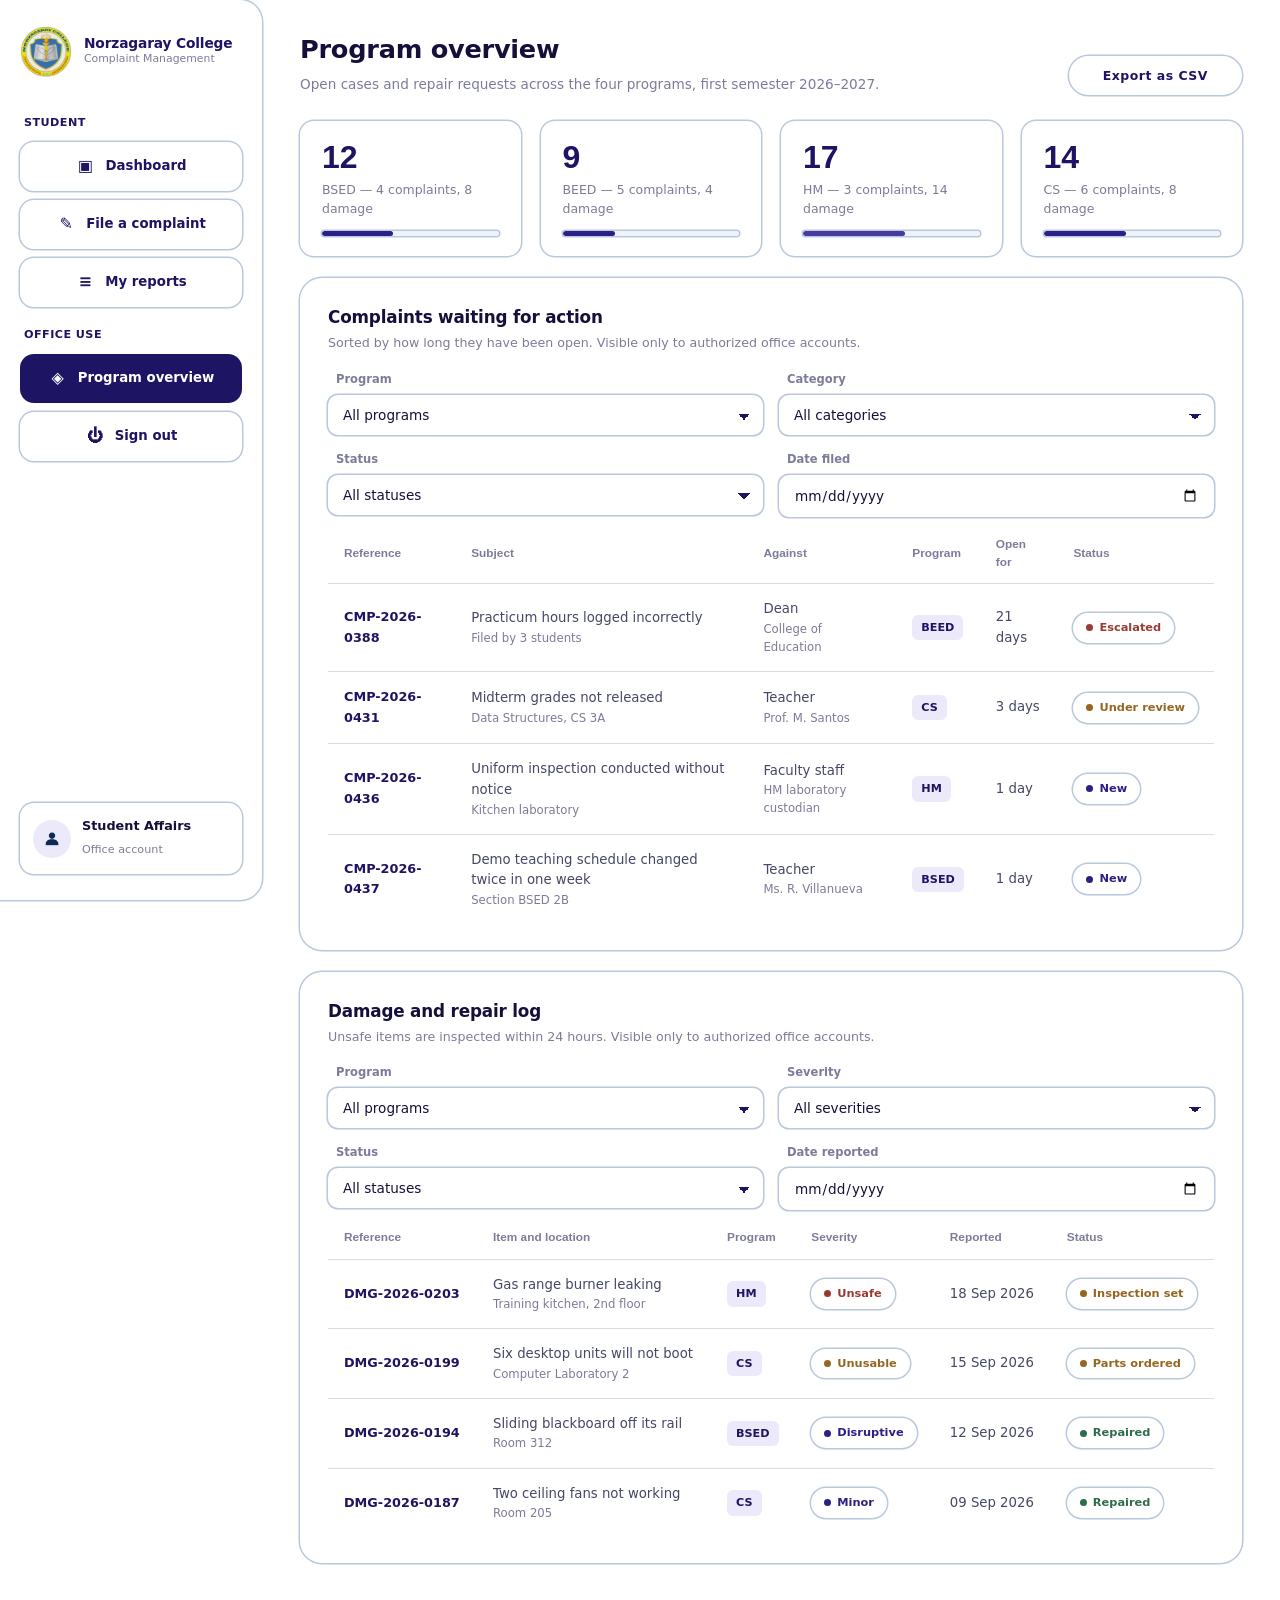
==== commit 30dcdef1: "Update admin.html" ====
--- a/admin.html
+++ b/admin.html
@@ -78,9 +78,13 @@
       <div class="card-head">
         <div>
           <h2>Complaints waiting for action</h2>
-          <p>Sorted by how long they have been open.</p>
+          <p>Sorted by how long they have been open. Visible only to authorized office accounts.</p>
         </div>
-        <label class="field" style="margin:0; min-width:180px">
+      </div>
+
+      <div class="form-grid" style="margin-bottom:18px">
+        <label class="field" style="margin:0">
+          <span>Program</span>
           <select>
             <option>All programs</option>
             <option>BSED</option>
@@ -88,6 +92,33 @@
             <option>HM</option>
             <option>CS</option>
           </select>
+        </label>
+        <label class="field" style="margin:0">
+          <span>Category</span>
+          <select>
+            <option>All categories</option>
+            <option>Grading or records</option>
+            <option>Conduct or unfair treatment</option>
+            <option>Class schedule or absences</option>
+            <option>Fees, payments, or receipts</option>
+            <option>Office service and response time</option>
+            <option>Harassment or bullying</option>
+            <option>Other</option>
+          </select>
+        </label>
+        <label class="field" style="margin:0">
+          <span>Status</span>
+          <select>
+            <option>All statuses</option>
+            <option>New</option>
+            <option>Under review</option>
+            <option>Escalated</option>
+            <option>Resolved</option>
+          </select>
+        </label>
+        <label class="field" style="margin:0">
+          <span>Date filed</span>
+          <input type="date">
         </label>
       </div>
 
@@ -145,8 +176,45 @@
       <div class="card-head">
         <div>
           <h2>Damage and repair log</h2>
-          <p>Unsafe items are inspected within 24 hours.</p>
+          <p>Unsafe items are inspected within 24 hours. Visible only to authorized office accounts.</p>
         </div>
+      </div>
+
+      <div class="form-grid" style="margin-bottom:18px">
+        <label class="field" style="margin:0">
+          <span>Program</span>
+          <select>
+            <option>All programs</option>
+            <option>BSED</option>
+            <option>BEED</option>
+            <option>HM</option>
+            <option>CS</option>
+          </select>
+        </label>
+        <label class="field" style="margin:0">
+          <span>Severity</span>
+          <select>
+            <option>All severities</option>
+            <option>Minor</option>
+            <option>Disruptive</option>
+            <option>Unusable</option>
+            <option>Unsafe</option>
+          </select>
+        </label>
+        <label class="field" style="margin:0">
+          <span>Status</span>
+          <select>
+            <option>All statuses</option>
+            <option>Reported</option>
+            <option>Inspection set</option>
+            <option>Parts ordered</option>
+            <option>Repaired</option>
+          </select>
+        </label>
+        <label class="field" style="margin:0">
+          <span>Date reported</span>
+          <input type="date">
+        </label>
       </div>
 
       <div class="table-wrap">
@@ -201,5 +269,6 @@
 
   </main>
 </div>
+<script src="profile.js"></script>
 </body>
 </html>
--- a/style.css
+++ b/style.css
@@ -111,7 +111,6 @@
 /* the whole card: photo panel + form panels, as one row */
 .auth-card{
   position:relative;
-  display:flex;
   width:min(1000px, 94vw);
   min-height:560px;
   background:var(--nm-bg);
@@ -122,8 +121,10 @@
 
 /* ---- left: campus photo panel ---- */
 .auth-photo{
-  position:relative;
-  flex:0 0 38%;
+  position:absolute;
+  top:0; left:0;
+  height:100%;
+  width:38%;
   background:url('building.jpg') center 35% / cover no-repeat;
   display:flex;
   flex-direction:column;
@@ -131,6 +132,14 @@
   justify-content:center;
   text-align:center;
   padding:30px;
+  overflow:hidden;
+  transition:left .55s ease, width .55s ease, opacity .35s ease, padding .55s ease;
+}
+.auth-card.show-register .auth-photo{
+  left:-6%;
+  width:0%;
+  opacity:0;
+  padding:0;
 }
 .auth-photo::after{
   content:'';
@@ -154,46 +163,40 @@
   line-height:1.25;
 }
 
-.auth-card.show-register .auth-photo{ display:none; }
-
 /* ---- right: the two swappable panels ---- */
-.auth-right{
-  position:relative;
-  flex:1;
-  overflow:hidden;
-}
-
 .form-side{
   position:absolute;
   top:0;
+  left:38%;
   height:100%;
-  width:62%;
+  width:38.44%;
   display:flex;
   align-items:center;
   justify-content:center;
   padding:44px 42px;
   background:var(--base-deep);
-  transition:transform .6s ease-in-out, opacity .45s ease-in-out;
-}
-.side-signin{ left:0; z-index:2; }
-.side-register{ left:0; opacity:0; z-index:1; }
-
-.auth-card.show-register .side-signin{ transform:translateX(100%); opacity:0; z-index:1; }
-.auth-card.show-register .side-register{ transform:translateX(100%); opacity:1; z-index:5; }
+  transition:left .55s ease, width .55s ease, opacity .4s ease;
+}
+.side-signin{ opacity:1; z-index:2; }
+.side-register{ opacity:0; z-index:1; }
+
+.auth-card.show-register .form-side{ left:0%; width:62%; }
+.auth-card.show-register .side-signin{ opacity:0; z-index:1; }
+.auth-card.show-register .side-register{ opacity:1; z-index:5; }
 
 /* the panel that slides across to reveal the other side */
 .slide-panel{
   position:absolute;
   top:0;
-  left:62%;
-  width:38%;
+  left:76.44%;
+  width:23.56%;
   height:100%;
   overflow:hidden;
   z-index:10;
   background:linear-gradient(150deg, var(--navy), var(--blue) 85%);
-  transition:transform .6s ease-in-out;
-}
-.auth-card.show-register .slide-panel{ transform:translateX(-163%); }
+  transition:left .55s ease, width .55s ease;
+}
+.auth-card.show-register .slide-panel{ left:62%; width:38%; }
 
 .panel-face{
   position:absolute;
@@ -206,11 +209,12 @@
   padding:0 30px;
   color:#fff;
   opacity:0;
+  pointer-events:none;
   transition:opacity .35s ease .1s;
 }
-.panel-left{ opacity:1; }
-.auth-card.show-register .panel-left{ opacity:0; }
-.auth-card.show-register .panel-right{ opacity:1; }
+.panel-left{ opacity:1; pointer-events:auto; }
+.auth-card.show-register .panel-left{ opacity:0; pointer-events:none; }
+.auth-card.show-register .panel-right{ opacity:1; pointer-events:auto; }
 
 .panel-face h2{ color:#fff; font-size:1.35rem; font-weight:800; }
 .panel-face p{ font-size:.83rem; color:#e2defb; max-width:26ch; margin:10px 0 20px; }
@@ -568,8 +572,17 @@
 .choice-grid.c4{ grid-template-columns:repeat(4,1fr); }
 .choice-grid.c3{ grid-template-columns:repeat(3,1fr); }
 
-.choice input{ position:absolute; opacity:0; width:0; height:0; }
-.choice{ display:block; cursor:pointer; }
+.choice input{
+  position:absolute;
+  top:0; left:0;
+  opacity:0;
+  width:0; height:0;
+  margin:0;
+  appearance:none;
+  -webkit-appearance:none;
+  pointer-events:none;
+}
+.choice{ position:relative; display:block; cursor:pointer; }
 .choice .box{
   border-radius:var(--r-md);
   box-shadow:var(--out-sm);
@@ -752,19 +765,24 @@
 }
 
 @media (max-width: 900px){
-  .auth-card{ flex-direction:column; min-height:0; }
-  .auth-photo{ flex:0 0 160px; }
+  .auth-card{ min-height:0; }
+  .auth-photo{
+    position:static;
+    width:100%;
+    height:140px;
+    padding:18px;
+  }
   .auth-photo h2{ font-size:1.1rem; }
-  .auth-photo .seal{ width:70px; height:70px; margin-bottom:10px; }
-  .auth-right{ min-height:520px; }
+  .auth-photo .seal{ width:60px; height:60px; margin-bottom:8px; }
+  .auth-card.show-register .auth-photo{ display:none; }
   .slide-panel{ display:none; }
   .form-side{
     position:static;
-    width:100%;
+    left:auto !important;
+    width:100% !important;
     padding:26px 24px 30px;
-    transform:none !important;
   }
-  .side-register{ display:none; opacity:1; }
+  .side-register{ display:none; }
   .auth-card.show-register .side-signin{ display:none; }
   .auth-card.show-register .side-register{ display:flex; }
   .auth-tabs{ display:flex; gap:8px; padding:14px 14px 0; }
